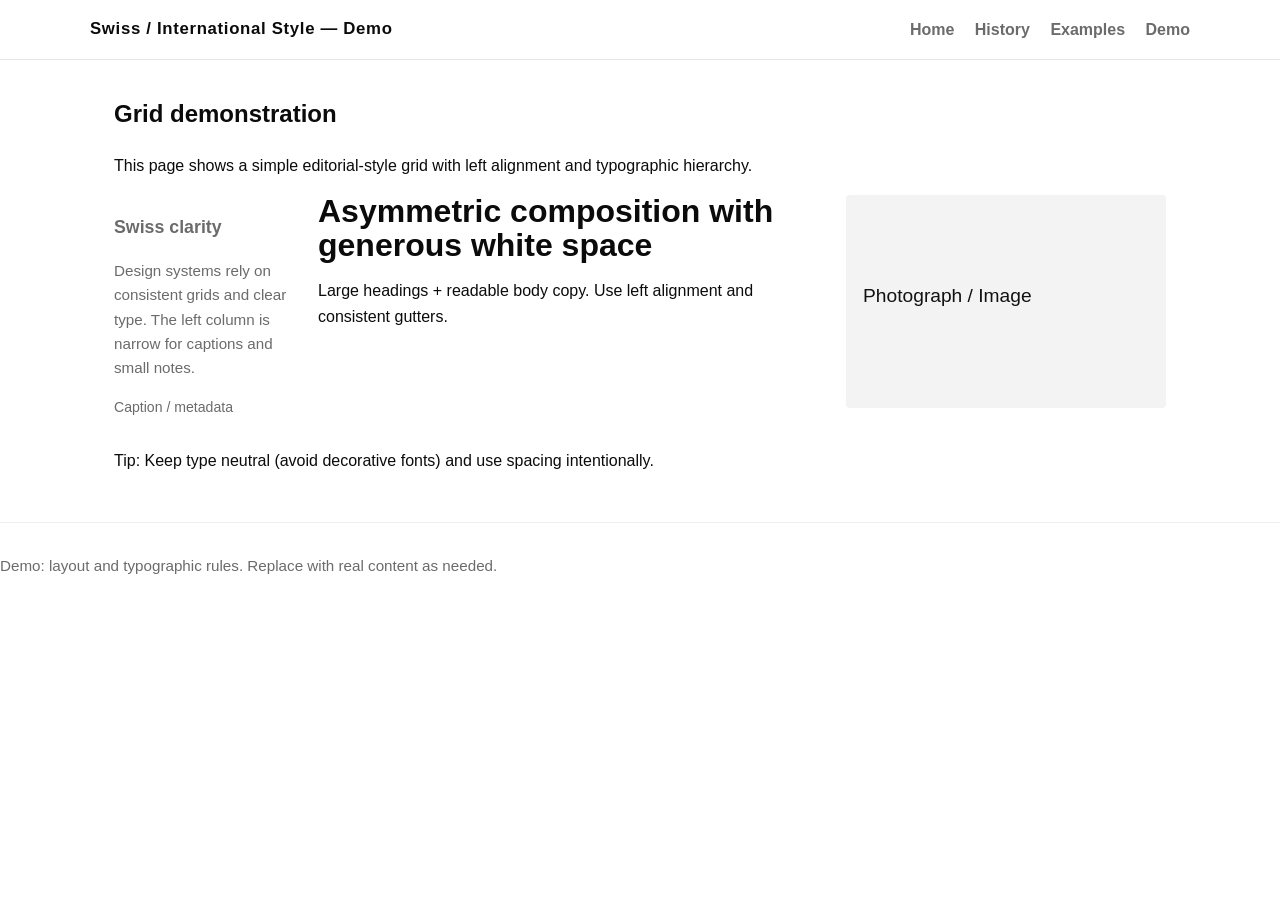
==== demo.html @ 6456c474 "Move site files to repository root for GitHub Pages" ====
<!doctype html>
<html lang="en">
<head>
  <meta charset="utf-8" />
  <meta name="viewport" content="width=device-width,initial-scale=1" />
  <title>Swiss Style — Demo</title>
  <link rel="stylesheet" href="css/style.css" />
</head>
<body>
  <header class="site-header">
    <div class="header-inner">
      <h1 class="title">Swiss / International Style — Demo</h1>
      <nav aria-label="Main navigation" class="main-nav">
        <a href="index.html">Home</a>
        <a href="history.html">History</a>
        <a href="examples.html">Examples</a>
        <a href="demo.html">Demo</a>
      </nav>
    </div>
  </header>

  <main class="container">
    <section>
      <h2>Grid demonstration</h2>
      <p>This page shows a simple editorial-style grid with left alignment and typographic hierarchy.</p>

      <div class="editorial-grid" role="region" aria-label="Grid demo">
        <div class="col-left">
          <h3>Swiss clarity</h3>
          <p>Design systems rely on consistent grids and clear type. The left column is narrow for captions and small notes.</p>
          <p class="small">Caption / metadata</p>
        </div>
        <div class="col-main">
          <h1 class="big-heading">Asymmetric composition with generous white space</h1>
          <p>Large headings + readable body copy. Use left alignment and consistent gutters.</p>
        </div>
        <div class="col-image">
          <svg viewBox="0 0 300 200" class="img-sample" role="img" aria-label="Sample image">
            <rect width="300" height="200" fill="#f3f3f3"/>
            <text x="16" y="100" font-family="Arial" font-size="18" fill="#111">Photograph / Image</text>
          </svg>
        </div>
      </div>

      <p class="note">Tip: Keep type neutral (avoid decorative fonts) and use spacing intentionally.</p>
    </section>
  </main>

  <footer class="site-footer">
    <p>Demo: layout and typographic rules. Replace with real content as needed.</p>
  </footer>
</body>
</html>
---- css/style.css ----
/* Swiss / International Style CSS */
:root{
  --bg:#ffffff;
  --text:#0b0b0b;
  --muted:#6b6b6b;
  --accent:#ff5a5f;
  --pad:1.25rem;
  --maxwidth:1100px;
  --sans: "Helvetica Neue", Arial, sans-serif;
  --gutter:24px;
}
*{box-sizing:border-box}
html,body{height:100%}
body{
  margin:0;
  font-family:var(--sans);
  color:var(--text);
  background:var(--bg);
  line-height:1.6;
}
.site-header{
  border-bottom:1px solid #e6e6e6;
  padding:calc(var(--pad) * 0.8) calc(var(--pad) * 1.2);
}
.header-inner{max-width:var(--maxwidth); margin:0 auto; display:flex; align-items:center; justify-content:space-between;}
.title{font-weight:700; margin:0; font-size:1.05rem; letter-spacing:0.04em;}
.main-nav a{margin-left:1rem; text-decoration:none; color:var(--muted); font-weight:600;}
.container{max-width:var(--maxwidth); margin:2.2rem auto; padding:0 calc(var(--pad) * 1.2);}
.lead h2{font-size:1.6rem; margin:0 0 0.5rem 0;}
.lead p{max-width:720px; margin:0 0 1rem 0; color:var(--muted);}
.grid-features ul{padding-left:1.25rem; color:var(--muted);}
.cta{margin-top:1.25rem;}
.btn{display:inline-block; background:transparent; color:var(--text); border:2px solid var(--text); padding:.5rem .85rem; border-radius:3px; text-decoration:none; font-weight:700;}
.btn.outline{border-color:var(--muted); color:var(--muted);}
.site-footer{border-top:1px solid #eee; margin-top:3rem; padding:1rem 0; text-align:left; font-size:.95rem; color:var(--muted); margin-bottom:2rem;}
.swiss-gallery{display:grid; grid-template-columns:repeat(auto-fit, minmax(280px,1fr)); gap:24px; margin-top:1rem;}
.swiss-figure{display:flex; flex-direction:column; gap:8px; align-items:flex-start;}
.photo{width:100%; height:auto; border:1px solid #f0f0f0; box-shadow:0 6px 18px rgba(0,0,0,0.04); border-radius:4px;}
.figcaption{font-size:0.95rem; color:var(--muted);}

/* Demo editorial grid */
.editorial-grid{display:grid; grid-template-columns:180px 1fr 320px; gap:24px; align-items:start; margin-top:1rem;}
.col-left{color:var(--muted); font-size:.95rem;}
.col-main .big-heading{font-size:2rem; margin:0 0 1rem 0; font-weight:700; line-height:1.05;}
.col-image .img-sample{width:100%; height:auto; border-radius:4px;}

/* small text */
.small{font-size:.88rem; color:var(--muted);}

/* responsive */
@media (max-width:900px){
  .editorial-grid{grid-template-columns:1fr; gap:16px;}
  .header-inner{flex-direction:column; align-items:flex-start; gap:12px;}
}
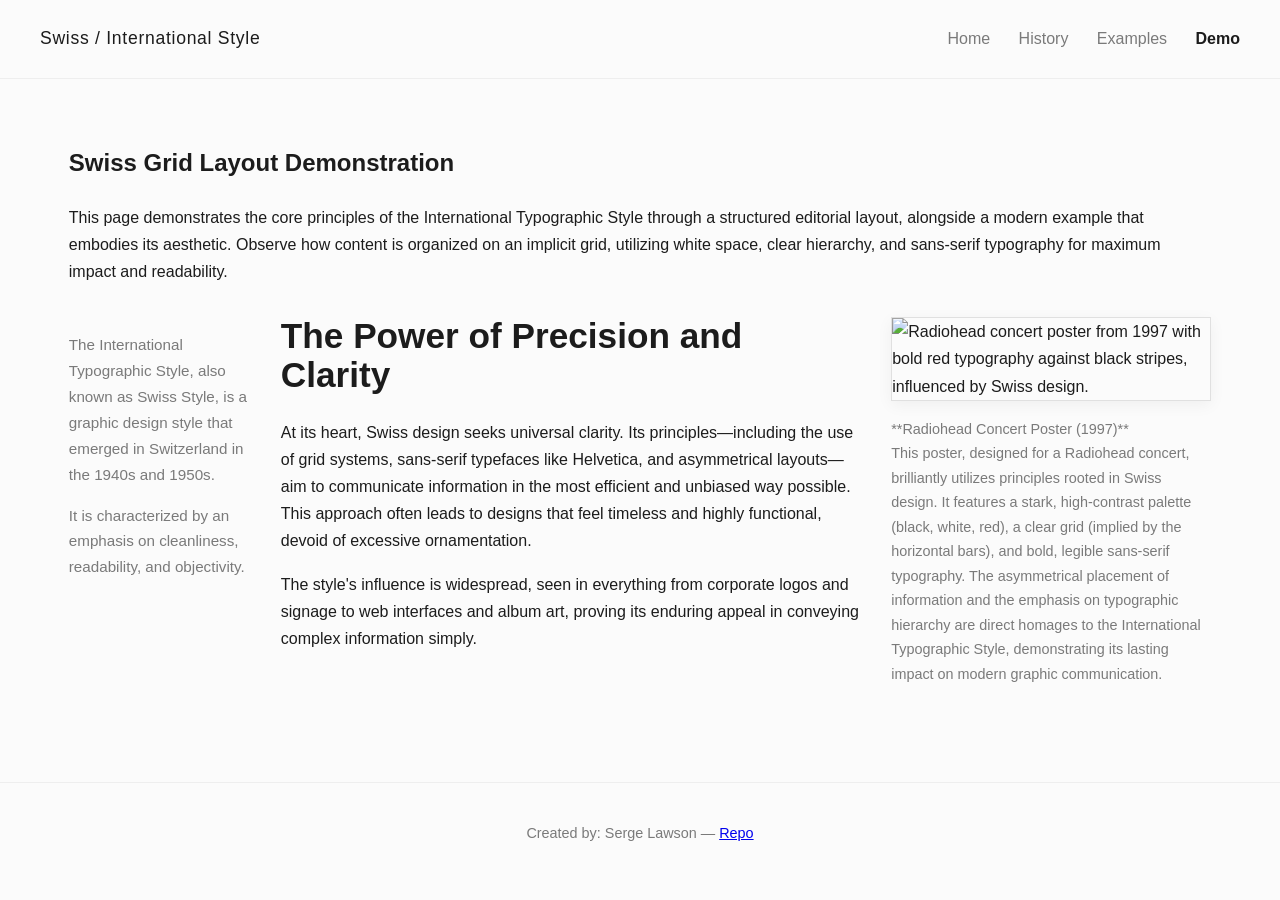
==== commit 2ccb8817: "Integrated Radiohead poster into demo.html and updated CSS for display." ====
--- a/demo.html
+++ b/demo.html
@@ -7,47 +7,48 @@
   <link rel="stylesheet" href="css/style.css" />
 </head>
 <body>
-  <header class="site-header">
+  <header class="site-header" role="banner">
     <div class="header-inner">
-      <h1 class="title">Swiss / International Style — Demo</h1>
+      <h1 class="title">Swiss / International Style</h1>
       <nav aria-label="Main navigation" class="main-nav">
         <a href="index.html">Home</a>
         <a href="history.html">History</a>
         <a href="examples.html">Examples</a>
-        <a href="demo.html">Demo</a>
+        <a href="demo.html" class="active">Demo</a>
       </nav>
     </div>
   </header>
 
   <main class="container">
     <section>
-      <h2>Grid demonstration</h2>
-      <p>This page shows a simple editorial-style grid with left alignment and typographic hierarchy.</p>
-
-      <div class="editorial-grid" role="region" aria-label="Grid demo">
+      <h2>Swiss Grid Layout Demonstration</h2>
+      <p>This page demonstrates the core principles of the International Typographic Style through a structured editorial layout, alongside a modern example that embodies its aesthetic. Observe how content is organized on an implicit grid, utilizing white space, clear hierarchy, and sans-serif typography for maximum impact and readability.</p>
+      
+      <div class="editorial-grid">
         <div class="col-left">
-          <h3>Swiss clarity</h3>
-          <p>Design systems rely on consistent grids and clear type. The left column is narrow for captions and small notes.</p>
-          <p class="small">Caption / metadata</p>
+          <p>The International Typographic Style, also known as Swiss Style, is a graphic design style that emerged in Switzerland in the 1940s and 1950s.</p>
+          <p>It is characterized by an emphasis on cleanliness, readability, and objectivity.</p>
         </div>
         <div class="col-main">
-          <h1 class="big-heading">Asymmetric composition with generous white space</h1>
-          <p>Large headings + readable body copy. Use left alignment and consistent gutters.</p>
+          <h3 class="big-heading">The Power of Precision and Clarity</h3>
+          <p>At its heart, Swiss design seeks universal clarity. Its principles—including the use of grid systems, sans-serif typefaces like Helvetica, and asymmetrical layouts—aim to communicate information in the most efficient and unbiased way possible. This approach often leads to designs that feel timeless and highly functional, devoid of excessive ornamentation.</p>
+          <p>The style's influence is widespread, seen in everything from corporate logos and signage to web interfaces and album art, proving its enduring appeal in conveying complex information simply.</p>
         </div>
         <div class="col-image">
-          <svg viewBox="0 0 300 200" class="img-sample" role="img" aria-label="Sample image">
-            <rect width="300" height="200" fill="#f3f3f3"/>
-            <text x="16" y="100" font-family="Arial" font-size="18" fill="#111">Photograph / Image</text>
-          </svg>
+          <img src="images/radiohead-poster.jpg" alt="Radiohead concert poster from 1997 with bold red typography against black stripes, influenced by Swiss design." class="demo-poster" />
+          <figcaption style="font-size:0.9rem; color:var(--muted);">
+            **Radiohead Concert Poster (1997)**<br/>
+            This poster, designed for a Radiohead concert, brilliantly utilizes principles rooted in Swiss design. It features a stark, high-contrast palette (black, white, red), a clear grid (implied by the horizontal bars), and bold, legible sans-serif typography. The asymmetrical placement of information and the emphasis on typographic hierarchy are direct homages to the International Typographic Style, demonstrating its lasting impact on modern graphic communication.
+          </figcaption>
         </div>
       </div>
-
-      <p class="note">Tip: Keep type neutral (avoid decorative fonts) and use spacing intentionally.</p>
     </section>
   </main>
 
-  <footer class="site-footer">
-    <p>Demo: layout and typographic rules. Replace with real content as needed.</p>
+  <footer class="site-footer" role="contentinfo">
+    <div class="footer-inner">
+      <p>Created by: Serge Lawson — <a href="https://github.com/sl858/Swiss-design-vibecoding" target="_blank" rel="noopener">Repo</a></p>
+    </div>
   </footer>
 </body>
-</html>
+</html>
--- a/css/style.css
+++ b/css/style.css
@@ -1,13 +1,13 @@
-/* Swiss / International Style CSS */
+/* Swiss / International Style CSS - Upgraded for Neo-Minimalism/Nordic Vibe */
 :root{
-  --bg:#ffffff;
-  --text:#0b0b0b;
-  --muted:#6b6b6b;
-  --accent:#ff5a5f;
-  --pad:1.25rem;
-  --maxwidth:1100px;
+  --bg:#fbfbfb; /* Slightly off-white background for softness */
+  --text:#1c1c1c; /* Softer black text */
+  --muted:#7a7a7a;
+  --accent:#FFD700; /* Vibrant Yellow Accent */
+  --pad:1.5rem;
+  --maxwidth:1200px;
   --sans: "Helvetica Neue", Arial, sans-serif;
-  --gutter:24px;
+  --gutter:32px; /* Increased gutter for more breathing room */
 }
 *{box-sizing:border-box}
 html,body{height:100%}
@@ -16,39 +16,97 @@
   font-family:var(--sans);
   color:var(--text);
   background:var(--bg);
-  line-height:1.6;
+  line-height:1.7; /* Increased line-height for readability */
 }
+
+/* HEADER & NAVIGATION (Minimalist, subtle separation) */
 .site-header{
-  border-bottom:1px solid #e6e6e6;
-  padding:calc(var(--pad) * 0.8) calc(var(--pad) * 1.2);
+  border-bottom:1px solid #eeeeee; /* Lighter border */
+  padding:var(--pad);
 }
 .header-inner{max-width:var(--maxwidth); margin:0 auto; display:flex; align-items:center; justify-content:space-between;}
-.title{font-weight:700; margin:0; font-size:1.05rem; letter-spacing:0.04em;}
-.main-nav a{margin-left:1rem; text-decoration:none; color:var(--muted); font-weight:600;}
-.container{max-width:var(--maxwidth); margin:2.2rem auto; padding:0 calc(var(--pad) * 1.2);}
-.lead h2{font-size:1.6rem; margin:0 0 0.5rem 0;}
-.lead p{max-width:720px; margin:0 0 1rem 0; color:var(--muted);}
-.grid-features ul{padding-left:1.25rem; color:var(--muted);}
-.cta{margin-top:1.25rem;}
-.btn{display:inline-block; background:transparent; color:var(--text); border:2px solid var(--text); padding:.5rem .85rem; border-radius:3px; text-decoration:none; font-weight:700;}
-.btn.outline{border-color:var(--muted); color:var(--muted);}
-.site-footer{border-top:1px solid #eee; margin-top:3rem; padding:1rem 0; text-align:left; font-size:.95rem; color:var(--muted); margin-bottom:2rem;}
-.swiss-gallery{display:grid; grid-template-columns:repeat(auto-fit, minmax(280px,1fr)); gap:24px; margin-top:1rem;}
+.title{font-weight:400; margin:0; font-size:1.1rem; letter-spacing:0.04em;} /* Lighter font weight */
+.main-nav a{margin-left:1.5rem; text-decoration:none; color:var(--muted); font-weight:400; transition: color 0.2s;}
+.main-nav a:hover{color:var(--text);}
+.main-nav a.active{color:var(--text); font-weight:600;}
+
+/* MAIN CONTENT */
+.container{max-width:var(--maxwidth); margin:4rem auto; padding:0 calc(var(--pad) * 1.2);}
+
+/* LEAD SECTION (The big, centered text like "Nordic Minimalism") */
+.lead-center{
+    text-align: center;
+    padding: 6rem 0 8rem;
+    background-color: #ffffff; /* White block for contrast */
+    margin-top: -4rem; /* Pull up to hide margin above */
+}
+.lead-center h2{font-size:3rem; margin:0 0 1rem 0; font-weight:400; line-height:1.1;}
+.lead-center p{max-width:800px; margin:0 auto 2rem auto; color:var(--muted); font-size:1.2rem;}
+
+/* FEATURE GRID (The three-column section below the main text) */
+.grid-features{
+    display: flex;
+    justify-content: space-around;
+    gap: var(--gutter);
+    text-align: center;
+    margin-top: 3rem;
+    padding-top: 3rem;
+}
+.grid-features div {
+    max-width: 30%;
+}
+.grid-features h3{
+    text-transform: uppercase;
+    font-size: 0.85rem;
+    letter-spacing: 0.1em;
+    color: var(--accent); /* Uses the new Yellow Accent */
+    margin-bottom: 0.5rem;
+}
+.grid-features p{
+    font-size: 0.95rem;
+    color: var(--muted);
+}
+.grid-features ul{display:none;}
+
+/* BUTTONS (Slightly rounded and clean) */
+.cta{margin-top:2rem; text-align:center;}
+.btn{display:inline-block; background:var(--text); color:var(--bg); border:2px solid var(--text); padding:.6rem 1.5rem; border-radius:4px; text-decoration:none; font-weight:600; margin:0 0.5rem; transition: background 0.2s, color 0.2s;}
+.btn.outline{background:transparent; color:var(--text); border-color:var(--text);}
+.btn.outline:hover{background:var(--text); color:var(--bg);}
+
+/* FOOTER */
+.site-footer{border-top:1px solid #eeeeee; margin-top:6rem; padding:1.5rem 0; text-align:center; font-size:.9rem; color:var(--muted); margin-bottom:0;}
+
+/* GALLERY & DEMO (Keeping the existing structural CSS for these pages) */
+.swiss-gallery{display:grid; grid-template-columns:repeat(auto-fit, minmax(280px,1fr)); gap:24px; margin-top:2rem;}
 .swiss-figure{display:flex; flex-direction:column; gap:8px; align-items:flex-start;}
-.photo{width:100%; height:auto; border:1px solid #f0f0f0; box-shadow:0 6px 18px rgba(0,0,0,0.04); border-radius:4px;}
-.figcaption{font-size:0.95rem; color:var(--muted);}
+.photo{width:100%; height:auto; border:1px solid #f0f0f0; box-shadow:0 10px 30px rgba(0,0,0,0.02); border-radius:4px;}
+.figcaption{font-size:0.95rem; color:var(--muted); line-height:1.4;}
 
 /* Demo editorial grid */
-.editorial-grid{display:grid; grid-template-columns:180px 1fr 320px; gap:24px; align-items:start; margin-top:1rem;}
+.editorial-grid{display:grid; grid-template-columns:180px 1fr 320px; gap:var(--gutter); align-items:start; margin-top:2rem;}
 .col-left{color:var(--muted); font-size:.95rem;}
-.col-main .big-heading{font-size:2rem; margin:0 0 1rem 0; font-weight:700; line-height:1.05;}
+.col-main .big-heading{font-size:2.2rem; margin:0 0 1.5rem 0; font-weight:700; line-height:1.1;}
 .col-image .img-sample{width:100%; height:auto; border-radius:4px;}
 
-/* small text */
-.small{font-size:.88rem; color:var(--muted);}
+/* NEW: Style for the specific demo image */
+.demo-poster {
+  width: 100%;
+  max-width: 450px; /* Adjust as needed, the poster itself is portrait */
+  height: auto;
+  display: block; /* Ensures it takes up full width of its container and centers properly */
+  margin: 0 auto 1rem auto; /* Center the image and add margin below */
+  border: 1px solid #e0e0e0; /* Subtle border */
+  box-shadow: 0 4px 15px rgba(0,0,0,0.05); /* Soft shadow */
+}
+
 
 /* responsive */
 @media (max-width:900px){
   .editorial-grid{grid-template-columns:1fr; gap:16px;}
   .header-inner{flex-direction:column; align-items:flex-start; gap:12px;}
-}
+  .lead-center{padding: 4rem 1rem 5rem;}
+  .lead-center h2{font-size:2.2rem;}
+  .grid-features{flex-direction:column; gap:3rem; padding:1rem;}
+  .grid-features div {max-width: 100%;}
+}
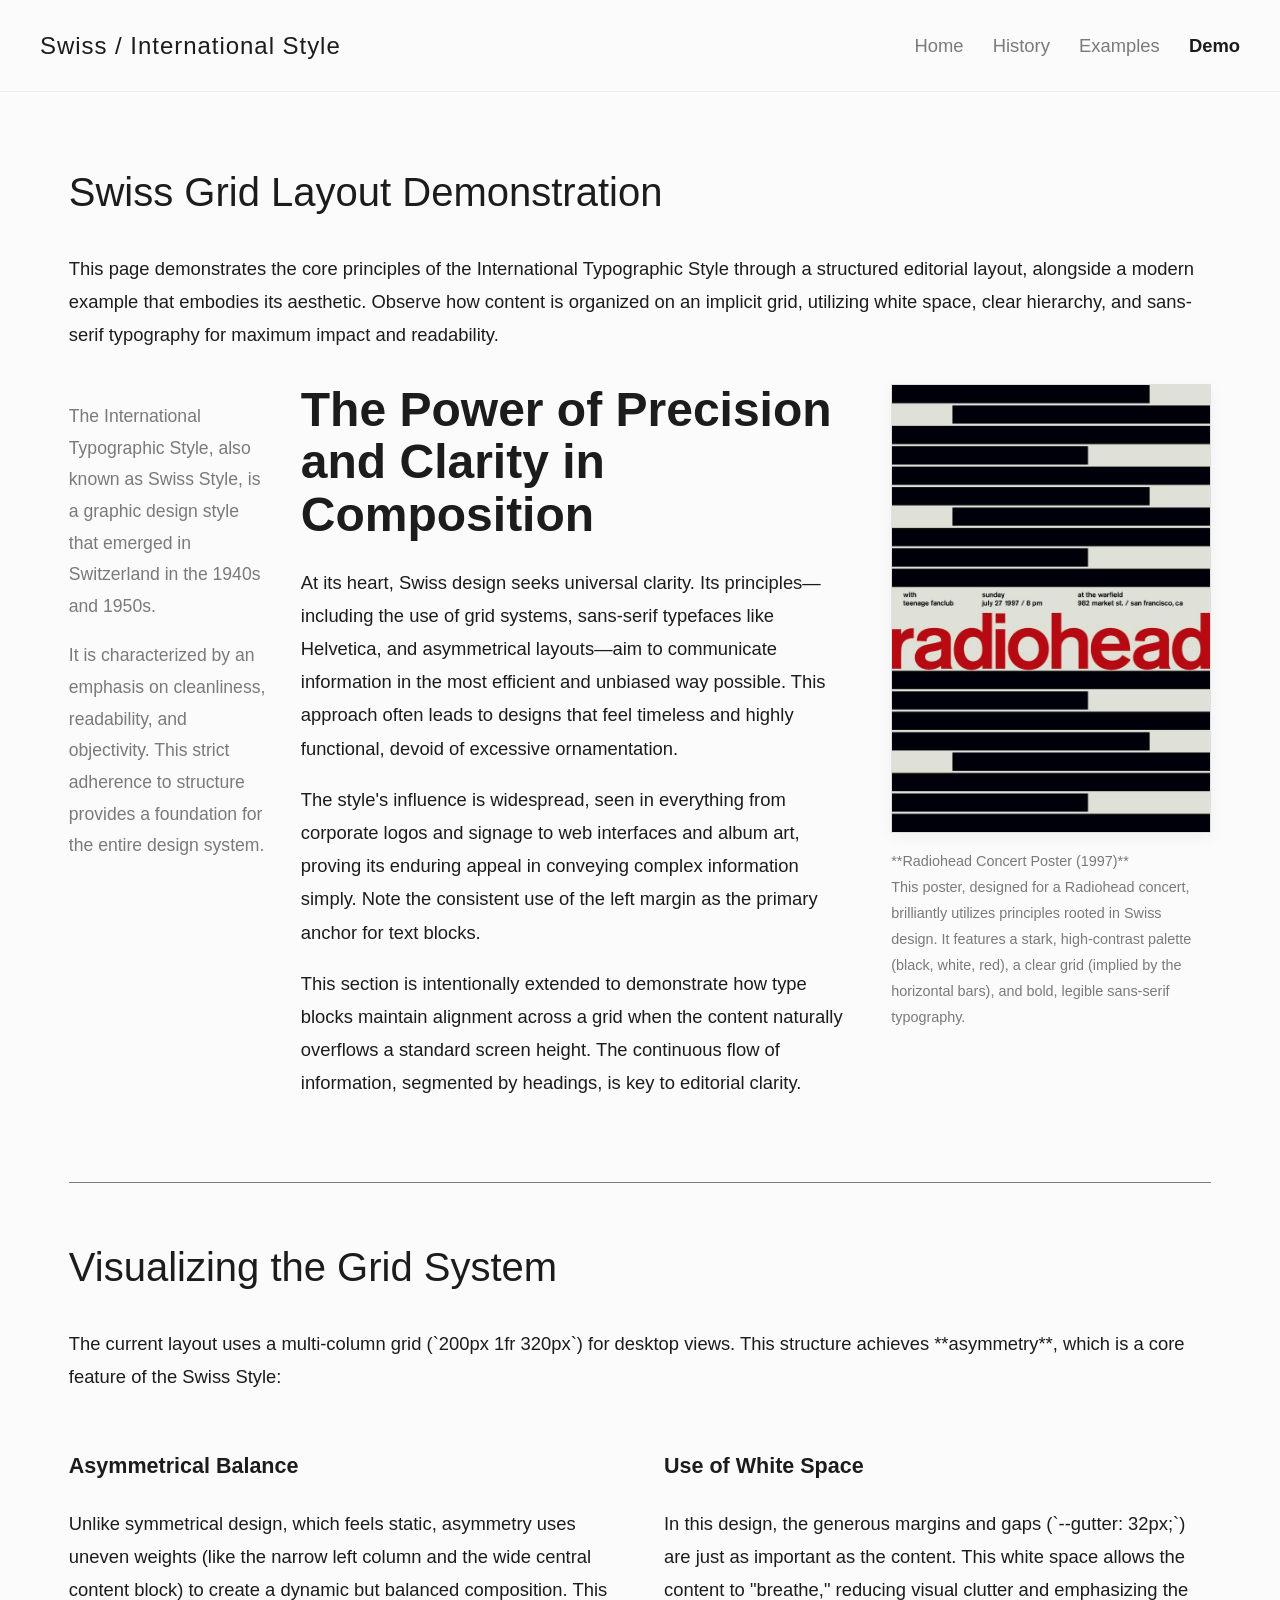
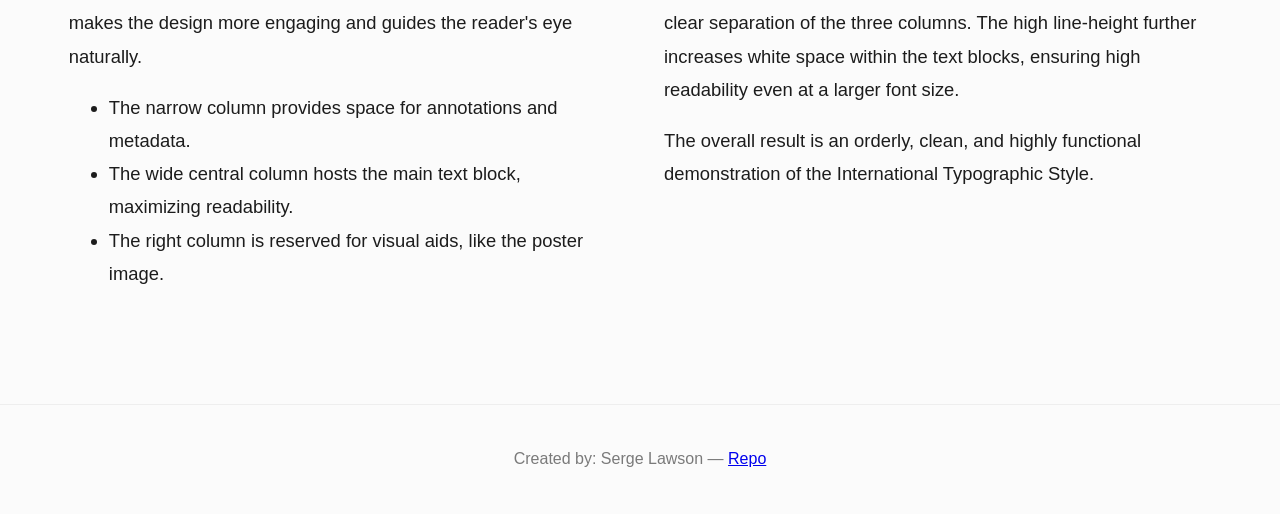
==== commit 7c1fb810: "Review and style confirmation: all pages comply with Swiss Design principles, large text, and scroll" ====
--- a/demo.html
+++ b/demo.html
@@ -27,21 +27,45 @@
       <div class="editorial-grid">
         <div class="col-left">
           <p>The International Typographic Style, also known as Swiss Style, is a graphic design style that emerged in Switzerland in the 1940s and 1950s.</p>
-          <p>It is characterized by an emphasis on cleanliness, readability, and objectivity.</p>
+          <p>It is characterized by an emphasis on cleanliness, readability, and objectivity. This strict adherence to structure provides a foundation for the entire design system.</p>
         </div>
         <div class="col-main">
-          <h3 class="big-heading">The Power of Precision and Clarity</h3>
+          <h3 class="big-heading">The Power of Precision and Clarity in Composition</h3>
           <p>At its heart, Swiss design seeks universal clarity. Its principles—including the use of grid systems, sans-serif typefaces like Helvetica, and asymmetrical layouts—aim to communicate information in the most efficient and unbiased way possible. This approach often leads to designs that feel timeless and highly functional, devoid of excessive ornamentation.</p>
-          <p>The style's influence is widespread, seen in everything from corporate logos and signage to web interfaces and album art, proving its enduring appeal in conveying complex information simply.</p>
+          <p>The style's influence is widespread, seen in everything from corporate logos and signage to web interfaces and album art, proving its enduring appeal in conveying complex information simply. Note the consistent use of the left margin as the primary anchor for text blocks.</p>
+          <p>This section is intentionally extended to demonstrate how type blocks maintain alignment across a grid when the content naturally overflows a standard screen height. The continuous flow of information, segmented by headings, is key to editorial clarity.</p>
         </div>
         <div class="col-image">
-          <img src="images/radiohead-poster.jpg" alt="Radiohead concert poster from 1997 with bold red typography against black stripes, influenced by Swiss design." class="demo-poster" />
+          <img src="images/image7.jpg" alt="Radiohead concert poster from 1997 with bold red typography against black stripes, influenced by Swiss design." class="demo-poster" />
           <figcaption style="font-size:0.9rem; color:var(--muted);">
             **Radiohead Concert Poster (1997)**<br/>
-            This poster, designed for a Radiohead concert, brilliantly utilizes principles rooted in Swiss design. It features a stark, high-contrast palette (black, white, red), a clear grid (implied by the horizontal bars), and bold, legible sans-serif typography. The asymmetrical placement of information and the emphasis on typographic hierarchy are direct homages to the International Typographic Style, demonstrating its lasting impact on modern graphic communication.
+            This poster, designed for a Radiohead concert, brilliantly utilizes principles rooted in Swiss design. It features a stark, high-contrast palette (black, white, red), a clear grid (implied by the horizontal bars), and bold, legible sans-serif typography.
           </figcaption>
         </div>
       </div>
+
+      <hr style="border: none; border-top: 1px solid var(--muted); margin-top: 4rem;">
+
+      <h2>Visualizing the Grid System</h2>
+      <p>The current layout uses a multi-column grid (`200px 1fr 320px`) for desktop views. This structure achieves **asymmetry**, which is a core feature of the Swiss Style:</p>
+      
+      <div style="display: grid; grid-template-columns: 1fr 1fr; gap: 3rem; margin-top: 2rem;">
+        <div>
+            <h3>Asymmetrical Balance</h3>
+            <p>Unlike symmetrical design, which feels static, asymmetry uses uneven weights (like the narrow left column and the wide central content block) to create a dynamic but balanced composition. This makes the design more engaging and guides the reader's eye naturally.</p>
+            <ul style="margin-top: 1rem;">
+                <li>The narrow column provides space for annotations and metadata.</li>
+                <li>The wide central column hosts the main text block, maximizing readability.</li>
+                <li>The right column is reserved for visual aids, like the poster image.</li>
+            </ul>
+        </div>
+        <div>
+            <h3>Use of White Space</h3>
+            <p>In this design, the generous margins and gaps (`--gutter: 32px;`) are just as important as the content. This white space allows the content to "breathe," reducing visual clutter and emphasizing the clear separation of the three columns. The high line-height further increases white space within the text blocks, ensuring high readability even at a larger font size.</p>
+            <p>The overall result is an orderly, clean, and highly functional demonstration of the International Typographic Style.</p>
+        </div>
+      </div>
+      
     </section>
   </main>
 
--- a/css/style.css
+++ b/css/style.css
@@ -1,4 +1,4 @@
-/* Swiss / International Style CSS - Upgraded for Neo-Minimalism/Nordic Vibe */
+/* Swiss / International Style CSS - Upgraded for Neo-Minimalism/Nordic Vibe and Larger Text */
 :root{
   --bg:#fbfbfb; /* Slightly off-white background for softness */
   --text:#1c1c1c; /* Softer black text */
@@ -13,19 +13,22 @@
 html,body{height:100%}
 body{
   margin:0;
+  /* INCREASED BASE FONT SIZE AND LINE HEIGHT for distance reading */
+  font-size: 1.15rem; 
+  line-height: 1.8;
   font-family:var(--sans);
   color:var(--text);
   background:var(--bg);
-  line-height:1.7; /* Increased line-height for readability */
 }
 
-/* HEADER & NAVIGATION (Minimalist, subtle separation) */
+/* HEADER & NAVIGATION */
 .site-header{
-  border-bottom:1px solid #eeeeee; /* Lighter border */
+  border-bottom:1px solid #eeeeee;
   padding:var(--pad);
 }
 .header-inner{max-width:var(--maxwidth); margin:0 auto; display:flex; align-items:center; justify-content:space-between;}
-.title{font-weight:400; margin:0; font-size:1.1rem; letter-spacing:0.04em;} /* Lighter font weight */
+/* LARGER TITLE */
+.title{font-weight:400; margin:0; font-size:1.5rem; letter-spacing:0.04em;}
 .main-nav a{margin-left:1.5rem; text-decoration:none; color:var(--muted); font-weight:400; transition: color 0.2s;}
 .main-nav a:hover{color:var(--text);}
 .main-nav a.active{color:var(--text); font-weight:600;}
@@ -33,17 +36,19 @@
 /* MAIN CONTENT */
 .container{max-width:var(--maxwidth); margin:4rem auto; padding:0 calc(var(--pad) * 1.2);}
 
-/* LEAD SECTION (The big, centered text like "Nordic Minimalism") */
+/* LEAD SECTION */
 .lead-center{
     text-align: center;
     padding: 6rem 0 8rem;
-    background-color: #ffffff; /* White block for contrast */
-    margin-top: -4rem; /* Pull up to hide margin above */
+    background-color: #ffffff; 
+    margin-top: -4rem; 
 }
-.lead-center h2{font-size:3rem; margin:0 0 1rem 0; font-weight:400; line-height:1.1;}
-.lead-center p{max-width:800px; margin:0 auto 2rem auto; color:var(--muted); font-size:1.2rem;}
+/* LARGER HERO HEADING */
+.lead-center h2{font-size:4rem; margin:0 0 1rem 0; font-weight:400; line-height:1.1;}
+/* LARGER HERO TEXT */
+.lead-center p{max-width:800px; margin:0 auto 2rem auto; color:var(--muted); font-size:1.5rem;}
 
-/* FEATURE GRID (The three-column section below the main text) */
+/* FEATURE GRID */
 .grid-features{
     display: flex;
     justify-content: space-around;
@@ -57,56 +62,68 @@
 }
 .grid-features h3{
     text-transform: uppercase;
-    font-size: 0.85rem;
+    font-size: 0.95rem;
     letter-spacing: 0.1em;
     color: var(--accent); /* Uses the new Yellow Accent */
     margin-bottom: 0.5rem;
 }
 .grid-features p{
-    font-size: 0.95rem;
+    font-size: 1.15rem; 
     color: var(--muted);
 }
 .grid-features ul{display:none;}
 
-/* BUTTONS (Slightly rounded and clean) */
+/* General Section Headings */
+h2{
+  font-size: 2.5rem; 
+  margin-top: 3rem;
+  margin-bottom: 1.5rem;
+  font-weight: 500;
+}
+
+/* BUTTONS */
 .cta{margin-top:2rem; text-align:center;}
-.btn{display:inline-block; background:var(--text); color:var(--bg); border:2px solid var(--text); padding:.6rem 1.5rem; border-radius:4px; text-decoration:none; font-weight:600; margin:0 0.5rem; transition: background 0.2s, color 0.2s;}
+.btn{display:inline-block; background:var(--text); color:var(--bg); border:2px solid var(--text); padding:.8rem 2rem; border-radius:4px; text-decoration:none; font-weight:600; margin:0 0.5rem; transition: background 0.2s, color 0.2s;}
 .btn.outline{background:transparent; color:var(--text); border-color:var(--text);}
 .btn.outline:hover{background:var(--text); color:var(--bg);}
 
 /* FOOTER */
-.site-footer{border-top:1px solid #eeeeee; margin-top:6rem; padding:1.5rem 0; text-align:center; font-size:.9rem; color:var(--muted); margin-bottom:0;}
+.site-footer{border-top:1px solid #eeeeee; margin-top:6rem; padding:1.5rem 0; text-align:center; font-size:1rem; color:var(--muted); margin-bottom:0;}
 
-/* GALLERY & DEMO (Keeping the existing structural CSS for these pages) */
-.swiss-gallery{display:grid; grid-template-columns:repeat(auto-fit, minmax(280px,1fr)); gap:24px; margin-top:2rem;}
+/* GALLERY & DEMO */
+.swiss-gallery{display:grid; grid-template-columns:repeat(auto-fit, minmax(320px,1fr)); gap:32px; margin-top:2rem;} 
 .swiss-figure{display:flex; flex-direction:column; gap:8px; align-items:flex-start;}
 .photo{width:100%; height:auto; border:1px solid #f0f0f0; box-shadow:0 10px 30px rgba(0,0,0,0.02); border-radius:4px;}
-.figcaption{font-size:0.95rem; color:var(--muted); line-height:1.4;}
+/* LARGER CAPTIONS */
+.figcaption{font-size:1.1rem; color:var(--muted); line-height:1.6;} 
 
 /* Demo editorial grid */
-.editorial-grid{display:grid; grid-template-columns:180px 1fr 320px; gap:var(--gutter); align-items:start; margin-top:2rem;}
-.col-left{color:var(--muted); font-size:.95rem;}
-.col-main .big-heading{font-size:2.2rem; margin:0 0 1.5rem 0; font-weight:700; line-height:1.1;}
+.editorial-grid{display:grid; grid-template-columns:200px 1fr 320px; gap:var(--gutter); align-items:start; margin-top:2rem;} 
+/* LARGER SIDE TEXT */
+.col-left{color:var(--muted); font-size:1.1rem;}
+/* LARGER GRID HEADING */
+.col-main .big-heading{font-size:3rem; margin:0 0 1.5rem 0; font-weight:700; line-height:1.1;}
 .col-image .img-sample{width:100%; height:auto; border-radius:4px;}
-
-/* NEW: Style for the specific demo image */
 .demo-poster {
   width: 100%;
-  max-width: 450px; /* Adjust as needed, the poster itself is portrait */
+  max-width: 450px; 
   height: auto;
-  display: block; /* Ensures it takes up full width of its container and centers properly */
-  margin: 0 auto 1rem auto; /* Center the image and add margin below */
-  border: 1px solid #e0e0e0; /* Subtle border */
-  box-shadow: 0 4px 15px rgba(0,0,0,0.05); /* Soft shadow */
+  display: block; 
+  margin: 0 auto 1rem auto; 
+  border: 1px solid #e0e0e0; 
+  box-shadow: 0 4px 15px rgba(0,0,0,0.05);
 }
-
 
 /* responsive */
 @media (max-width:900px){
   .editorial-grid{grid-template-columns:1fr; gap:16px;}
   .header-inner{flex-direction:column; align-items:flex-start; gap:12px;}
   .lead-center{padding: 4rem 1rem 5rem;}
-  .lead-center h2{font-size:2.2rem;}
+  .lead-center h2{font-size:3rem;}
+  .lead-center p{font-size: 1.3rem;}
   .grid-features{flex-direction:column; gap:3rem; padding:1rem;}
   .grid-features div {max-width: 100%;}
+  body{font-size: 1rem; line-height: 1.7;}
+  h2{font-size: 2rem;}
+  .col-main .big-heading{font-size: 2.2rem;}
 }
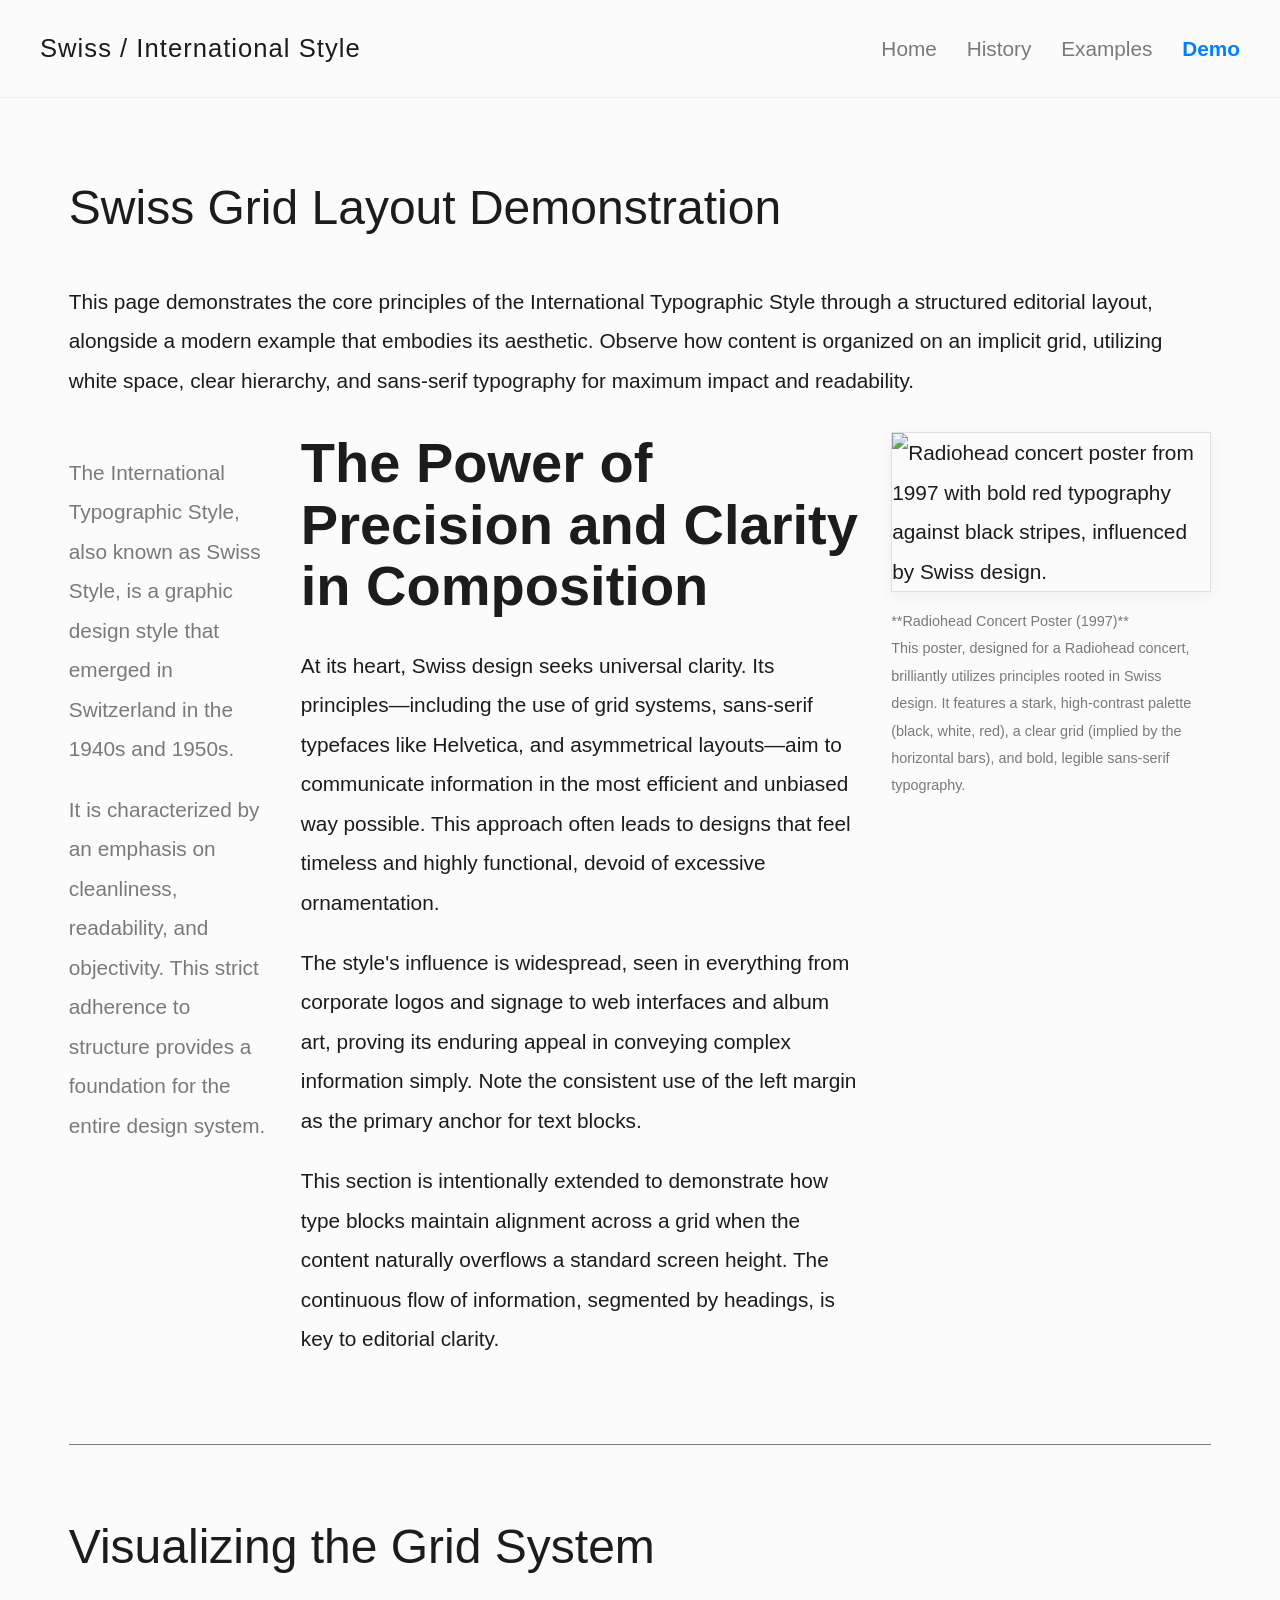
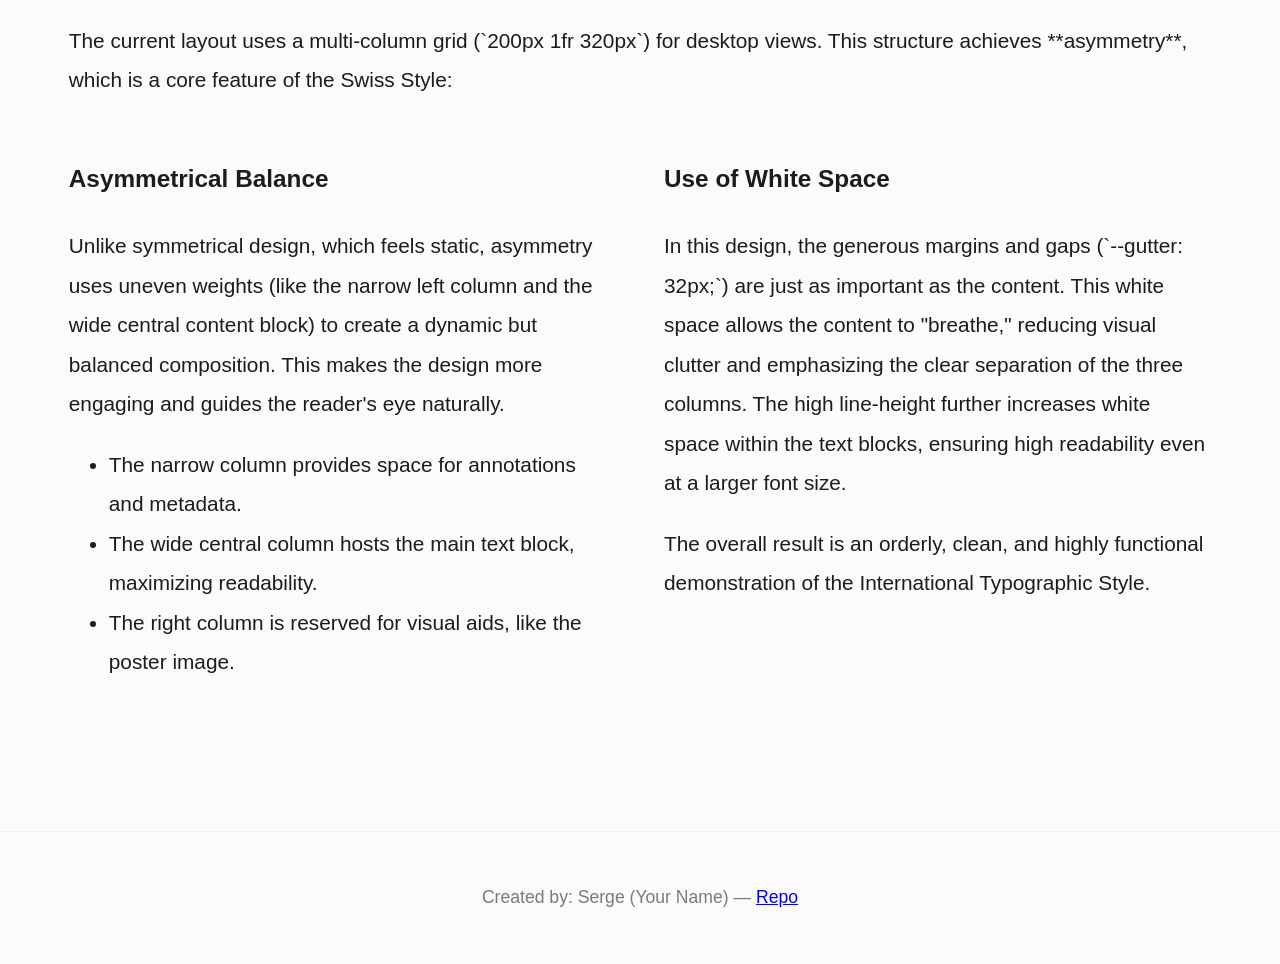
==== commit 3acc2d1b: "Updated examples.html to include 6 images (image1.jpg to image6.jpg) in the two-column grid layout." ====
--- a/demo.html
+++ b/demo.html
@@ -10,7 +10,14 @@
   <header class="site-header" role="banner">
     <div class="header-inner">
       <h1 class="title">Swiss / International Style</h1>
-      <nav aria-label="Main navigation" class="main-nav">
+      
+      <button class="menu-toggle" aria-expanded="false" aria-controls="main-nav-menu">
+          <span></span>
+          <span></span>
+          <span></span>
+      </button>
+      
+      <nav aria-label="Main navigation" class="main-nav" id="main-nav-menu">
         <a href="index.html">Home</a>
         <a href="history.html">History</a>
         <a href="examples.html">Examples</a>
@@ -36,7 +43,7 @@
           <p>This section is intentionally extended to demonstrate how type blocks maintain alignment across a grid when the content naturally overflows a standard screen height. The continuous flow of information, segmented by headings, is key to editorial clarity.</p>
         </div>
         <div class="col-image">
-          <img src="images/image7.jpg" alt="Radiohead concert poster from 1997 with bold red typography against black stripes, influenced by Swiss design." class="demo-poster" />
+          <img src="images/radiohead-poster.jpg" alt="Radiohead concert poster from 1997 with bold red typography against black stripes, influenced by Swiss design." class="demo-poster" />
           <figcaption style="font-size:0.9rem; color:var(--muted);">
             **Radiohead Concert Poster (1997)**<br/>
             This poster, designed for a Radiohead concert, brilliantly utilizes principles rooted in Swiss design. It features a stark, high-contrast palette (black, white, red), a clear grid (implied by the horizontal bars), and bold, legible sans-serif typography.
@@ -71,7 +78,7 @@
 
   <footer class="site-footer" role="contentinfo">
     <div class="footer-inner">
-      <p>Created by: Serge Lawson — <a href="https://github.com/sl858/Swiss-design-vibecoding" target="_blank" rel="noopener">Repo</a></p>
+      <p>Created by: Serge (Your Name) — <a href="https://github.com/sl858/Swiss-design-vibecoding" target="_blank" rel="noopener">Repo</a></p>
     </div>
   </footer>
 </body>
--- a/css/style.css
+++ b/css/style.css
@@ -1,21 +1,22 @@
-/* Swiss / International Style CSS - Upgraded for Neo-Minimalism/Nordic Vibe and Larger Text */
+/* Swiss / International Style CSS - Final Version */
 :root{
   --bg:#fbfbfb; /* Slightly off-white background for softness */
   --text:#1c1c1c; /* Softer black text */
   --muted:#7a7a7a;
-  --accent:#FFD700; /* Vibrant Yellow Accent */
+  --accent1:#FFD700; /* Primary Vibrant Yellow Accent */
+  --accent2:#007FFF; /* Secondary Functional Blue Accent */
   --pad:1.5rem;
   --maxwidth:1200px;
   --sans: "Helvetica Neue", Arial, sans-serif;
-  --gutter:32px; /* Increased gutter for more breathing room */
+  --gutter:32px; 
 }
 *{box-sizing:border-box}
 html,body{height:100%}
 body{
   margin:0;
   /* INCREASED BASE FONT SIZE AND LINE HEIGHT for distance reading */
-  font-size: 1.15rem; 
-  line-height: 1.8;
+  font-size: 1.3rem; /* Even bigger text */
+  line-height: 1.9; /* More breathing room */
   font-family:var(--sans);
   color:var(--text);
   background:var(--bg);
@@ -26,12 +27,44 @@
   border-bottom:1px solid #eeeeee;
   padding:var(--pad);
 }
-.header-inner{max-width:var(--maxwidth); margin:0 auto; display:flex; align-items:center; justify-content:space-between;}
-/* LARGER TITLE */
-.title{font-weight:400; margin:0; font-size:1.5rem; letter-spacing:0.04em;}
+/* Refactored header for mobile menu toggle */
+.header-inner{
+    max-width:var(--maxwidth); 
+    margin:0 auto; 
+    display:flex; 
+    align-items:center; 
+    justify-content:space-between;
+}
+.title{font-weight:400; margin:0; font-size:1.6rem; letter-spacing:0.04em;}
 .main-nav a{margin-left:1.5rem; text-decoration:none; color:var(--muted); font-weight:400; transition: color 0.2s;}
 .main-nav a:hover{color:var(--text);}
-.main-nav a.active{color:var(--text); font-weight:600;}
+.main-nav a.active{color:var(--accent2); font-weight:600;} /* Use blue for active state */
+
+/* MOBILE MENU TOGGLE (The Hamburger) */
+.menu-toggle {
+    display: none; /* Hidden by default on desktop */
+    width: 30px;
+    height: 30px;
+    position: relative;
+    cursor: pointer;
+    z-index: 1000;
+    border: none;
+    background: transparent;
+    padding: 0;
+}
+.menu-toggle span {
+    display: block;
+    width: 100%;
+    height: 2px;
+    background: var(--text);
+    position: absolute;
+    left: 0;
+    transition: all 0.2s ease-in-out;
+}
+.menu-toggle span:nth-child(1) { top: 6px; }
+.menu-toggle span:nth-child(2) { top: 14px; }
+.menu-toggle span:nth-child(3) { top: 22px; }
+
 
 /* MAIN CONTENT */
 .container{max-width:var(--maxwidth); margin:4rem auto; padding:0 calc(var(--pad) * 1.2);}
@@ -39,14 +72,14 @@
 /* LEAD SECTION */
 .lead-center{
     text-align: center;
-    padding: 6rem 0 8rem;
+    padding: 7rem 0 9rem; 
     background-color: #ffffff; 
     margin-top: -4rem; 
 }
-/* LARGER HERO HEADING */
-.lead-center h2{font-size:4rem; margin:0 0 1rem 0; font-weight:400; line-height:1.1;}
-/* LARGER HERO TEXT */
-.lead-center p{max-width:800px; margin:0 auto 2rem auto; color:var(--muted); font-size:1.5rem;}
+/* EVEN LARGER HERO HEADING */
+.lead-center h2{font-size:5rem; margin:0 0 1.2rem 0; font-weight:400; line-height:1.1;}
+/* EVEN LARGER HERO TEXT */
+.lead-center p{max-width:900px; margin:0 auto 2.5rem auto; color:var(--muted); font-size:1.7rem;}
 
 /* FEATURE GRID */
 .grid-features{
@@ -62,47 +95,49 @@
 }
 .grid-features h3{
     text-transform: uppercase;
-    font-size: 0.95rem;
+    font-size: 1.1rem; 
     letter-spacing: 0.1em;
-    color: var(--accent); /* Uses the new Yellow Accent */
-    margin-bottom: 0.5rem;
+    color: var(--accent1); /* Yellow Accent */
+    margin-bottom: 0.8rem;
 }
 .grid-features p{
-    font-size: 1.15rem; 
+    font-size: 1.3rem; 
     color: var(--muted);
 }
 .grid-features ul{display:none;}
 
 /* General Section Headings */
 h2{
-  font-size: 2.5rem; 
-  margin-top: 3rem;
-  margin-bottom: 1.5rem;
+  font-size: 3rem; 
+  margin-top: 3.5rem;
+  margin-bottom: 1.8rem;
   font-weight: 500;
 }
 
 /* BUTTONS */
-.cta{margin-top:2rem; text-align:center;}
-.btn{display:inline-block; background:var(--text); color:var(--bg); border:2px solid var(--text); padding:.8rem 2rem; border-radius:4px; text-decoration:none; font-weight:600; margin:0 0.5rem; transition: background 0.2s, color 0.2s;}
+.cta{margin-top:2.5rem; text-align:center;}
+.btn{display:inline-block; background:var(--text); color:var(--bg); border:2px solid var(--text); padding:1rem 2.5rem; border-radius:4px; text-decoration:none; font-weight:600; margin:0 0.8rem; transition: background 0.2s, color 0.2s, border-color 0.2s;}
 .btn.outline{background:transparent; color:var(--text); border-color:var(--text);}
-.btn.outline:hover{background:var(--text); color:var(--bg);}
+.btn.outline:hover{background:var(--accent1); color:var(--text); border-color:var(--accent1);} /* Yellow hover on outline */
+.btn:hover{background:var(--accent2); border-color:var(--accent2); color: var(--bg);} /* Blue hover on solid */
+
 
 /* FOOTER */
-.site-footer{border-top:1px solid #eeeeee; margin-top:6rem; padding:1.5rem 0; text-align:center; font-size:1rem; color:var(--muted); margin-bottom:0;}
+.site-footer{border-top:1px solid #eeeeee; margin-top:8rem; padding:2rem 0; text-align:center; font-size:1.1rem; color:var(--muted); margin-bottom:0;}
 
 /* GALLERY & DEMO */
-.swiss-gallery{display:grid; grid-template-columns:repeat(auto-fit, minmax(320px,1fr)); gap:32px; margin-top:2rem;} 
+.swiss-gallery{display:grid; grid-template-columns:repeat(2, 1fr); gap:32px; margin-top:1.5rem;} 
 .swiss-figure{display:flex; flex-direction:column; gap:8px; align-items:flex-start;}
 .photo{width:100%; height:auto; border:1px solid #f0f0f0; box-shadow:0 10px 30px rgba(0,0,0,0.02); border-radius:4px;}
 /* LARGER CAPTIONS */
-.figcaption{font-size:1.1rem; color:var(--muted); line-height:1.6;} 
+.figcaption{font-size:1.2rem; color:var(--muted); line-height:1.6;} 
 
 /* Demo editorial grid */
 .editorial-grid{display:grid; grid-template-columns:200px 1fr 320px; gap:var(--gutter); align-items:start; margin-top:2rem;} 
 /* LARGER SIDE TEXT */
-.col-left{color:var(--muted); font-size:1.1rem;}
+.col-left{color:var(--muted); font-size:1.3rem;}
 /* LARGER GRID HEADING */
-.col-main .big-heading{font-size:3rem; margin:0 0 1.5rem 0; font-weight:700; line-height:1.1;}
+.col-main .big-heading{font-size:3.5rem; margin:0 0 1.8rem 0; font-weight:700; line-height:1.1;}
 .col-image .img-sample{width:100%; height:auto; border-radius:4px;}
 .demo-poster {
   width: 100%;
@@ -116,14 +151,36 @@
 
 /* responsive */
 @media (max-width:900px){
+  /* Show hamburger on mobile, hide desktop nav */
+  .menu-toggle{display: block;}
+  .main-nav{
+      position: absolute;
+      top: 60px; /* Below header */
+      left: 0;
+      width: 100%;
+      background: var(--bg);
+      border-top: 1px solid #eee;
+      display: none; /* Hide by default. Requires JS/CSS toggle */
+      flex-direction: column;
+      align-items: flex-start;
+      padding: 1rem var(--pad);
+      box-shadow: 0 5px 15px rgba(0,0,0,0.05);
+  }
+  .main-nav a{
+      margin: 0.5rem 0;
+      font-size: 1.5rem;
+  }
+  
   .editorial-grid{grid-template-columns:1fr; gap:16px;}
-  .header-inner{flex-direction:column; align-items:flex-start; gap:12px;}
+  .header-inner{flex-direction:row; align-items:center; justify-content:space-between; gap:0;} 
   .lead-center{padding: 4rem 1rem 5rem;}
-  .lead-center h2{font-size:3rem;}
-  .lead-center p{font-size: 1.3rem;}
+  .lead-center h2{font-size:3.5rem;}
+  .lead-center p{font-size: 1.5rem;}
   .grid-features{flex-direction:column; gap:3rem; padding:1rem;}
   .grid-features div {max-width: 100%;}
-  body{font-size: 1rem; line-height: 1.7;}
-  h2{font-size: 2rem;}
-  .col-main .big-heading{font-size: 2.2rem;}
+  body{font-size: 1.1rem; line-height: 1.8;}
+  h2{font-size: 2.5rem;}
+  .col-main .big-heading{font-size: 2.8rem;}
+  /* STACK GALLERY ITEMS ON SMALL SCREENS */
+  .swiss-gallery{grid-template-columns:1fr; gap:24px; margin-top:1rem;}
 }
